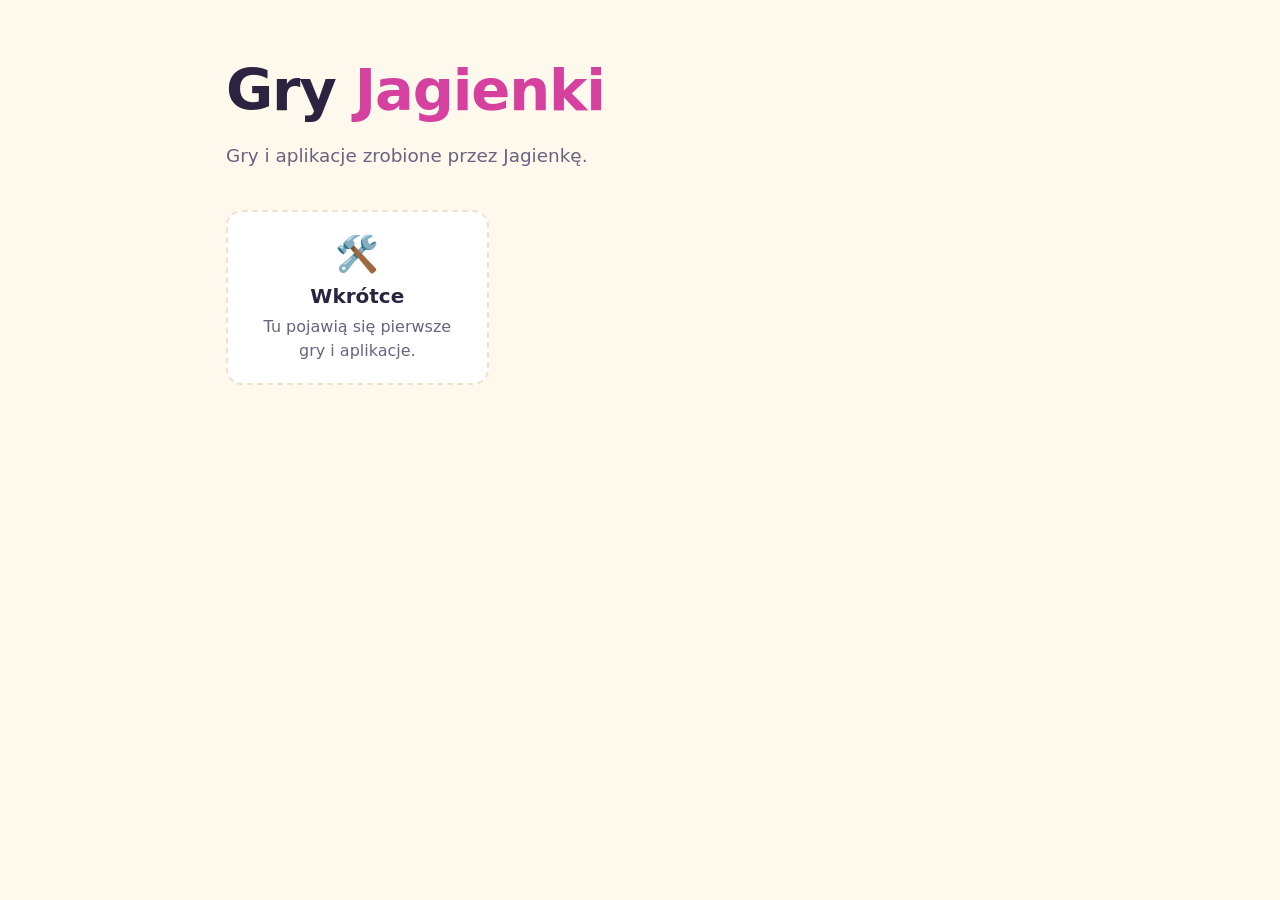
==== index.html @ d61f3134 "Strona startowa dla gier i aplikacji Jagienki Co-Authored-By: Claude Opus 5.5 (1M context) <noreply@" ====
<!doctype html>
<html lang="pl">
<head>
  <meta charset="utf-8">
  <meta name="viewport" content="width=device-width, initial-scale=1">
  <title>Gry Jagienki</title>
  <meta name="description" content="Gry i aplikacje zrobione przez Jagienkę.">
  <style>
    :root {
      --bg: #fff8ec;
      --card: #ffffff;
      --text: #2b2340;
      --muted: #6b6280;
      --accent: #d6409f;
      --accent-2: #8b5cf6;
      --border: #f0e2c8;
    }
    @media (prefers-color-scheme: dark) {
      :root {
        --bg: #17142a;
        --card: #221d3b;
        --text: #f3eefc;
        --muted: #a9a0c2;
        --accent: #f06bbd;
        --accent-2: #a78bfa;
        --border: #352d57;
      }
    }
    * { box-sizing: border-box; }
    body {
      margin: 0;
      font-family: system-ui, -apple-system, "Segoe UI", Roboto, sans-serif;
      background: var(--bg);
      color: var(--text);
      line-height: 1.5;
    }
    main { max-width: 860px; margin: 0 auto; padding: 48px 16px 64px; }
    h1 { font-size: clamp(2.2rem, 7vw, 3.6rem); margin: 0 0 8px; letter-spacing: -0.02em; }
    h1 span { color: var(--accent); }
    .lead { color: var(--muted); font-size: 1.15rem; margin: 0 0 40px; }
    .grid { display: grid; gap: 20px; grid-template-columns: repeat(auto-fill, minmax(260px, 1fr)); }
    .card {
      display: block;
      background: var(--card);
      border: 2px solid var(--border);
      border-radius: 16px;
      overflow: hidden;
      color: inherit;
      text-decoration: none;
      transition: transform .15s, border-color .15s;
    }
    a.card:hover { transform: translateY(-3px); border-color: var(--accent-2); }
    .card img { display: block; width: 100%; height: auto; aspect-ratio: 16 / 10; object-fit: cover; }
    .card .body { padding: 16px 20px 20px; }
    .card h2 { margin: 0 0 4px; font-size: 1.25rem; }
    .card p { margin: 0; color: var(--muted); }
    .card .play {
      display: inline-block;
      margin-top: 14px;
      padding: 8px 18px;
      border-radius: 999px;
      background: var(--accent);
      color: #fff;
      font-weight: 700;
    }
    .card .emoji { font-size: 2.2rem; }
    .empty { border-style: dashed; text-align: center; }
  </style>
</head>
<body>
  <main>
    <h1>Gry <span>Jagienki</span></h1>
    <p class="lead">Gry i aplikacje zrobione przez Jagienkę.</p>

    <!-- Każda gra lub aplikacja to osobny folder z plikiem gry i zrzutem ekranu (screenshot.jpg).
         Nowa gra = skopiuj kartę poniżej i podmień link, obrazek, tytuł i opis. -->
    <section class="grid">
      <div class="card empty">
        <div class="body">
          <div class="emoji">🛠️</div>
          <h2>Wkrótce</h2>
          <p>Tu pojawią się pierwsze gry i aplikacje.</p>
        </div>
      </div>
    </section>

  </main>
</body>
</html>
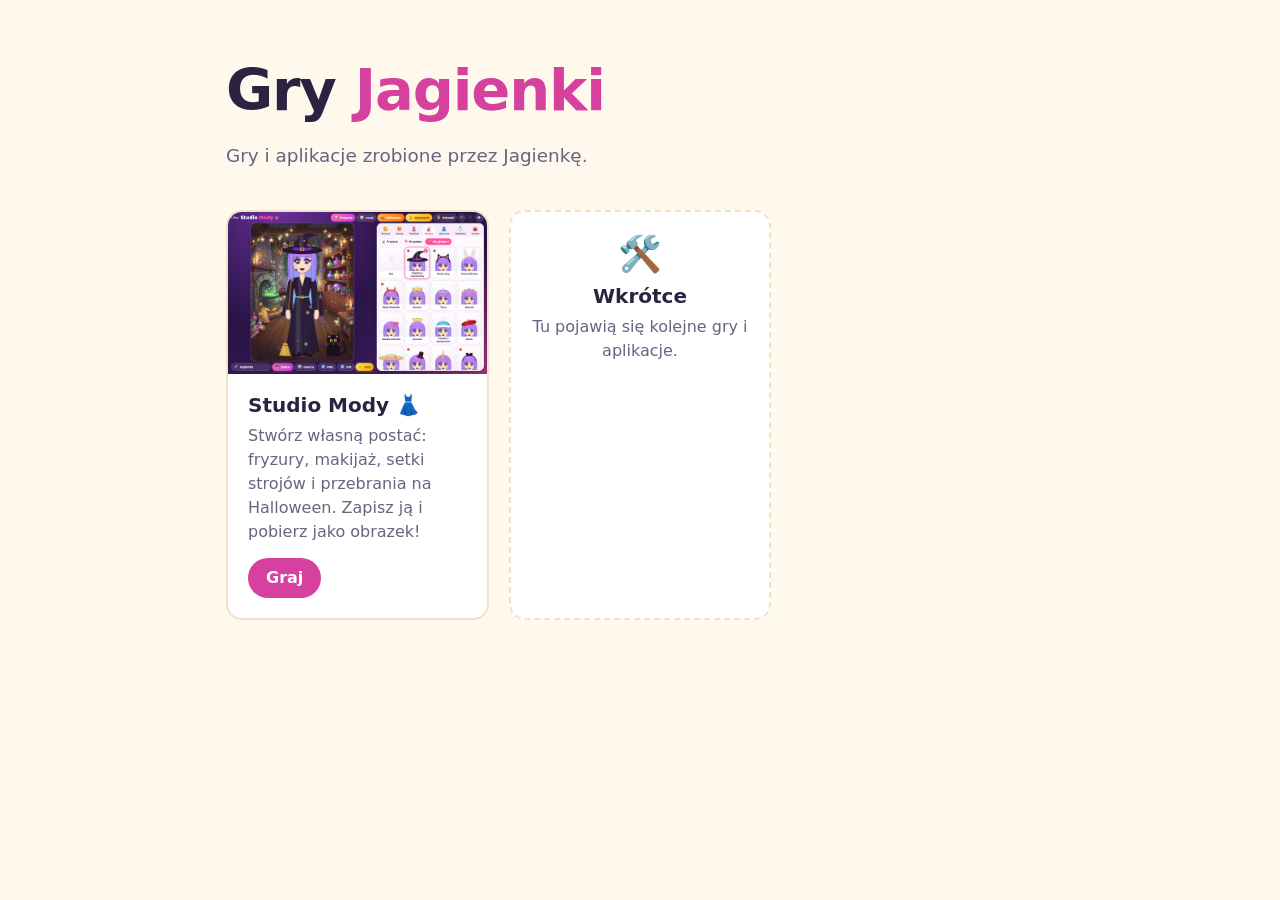
==== commit d05ad259: "Studio Mody (gra1-moda): kreator postaci 2D z przebieraniem Postać rysowana warstwami SVG, ponad 260" ====
--- a/index.html
+++ b/index.html
@@ -75,11 +75,19 @@
     <!-- Każda gra lub aplikacja to osobny folder z plikiem gry i zrzutem ekranu (screenshot.jpg).
          Nowa gra = skopiuj kartę poniżej i podmień link, obrazek, tytuł i opis. -->
     <section class="grid">
+      <a class="card" href="gra1-moda/">
+        <img src="gra1-moda/screenshot.jpg" alt="Studio Mody – czarownica z kotem w pracowni z eliksirami" width="1280" height="800">
+        <div class="body">
+          <h2>Studio Mody 👗</h2>
+          <p>Stwórz własną postać: fryzury, makijaż, setki strojów i przebrania na Halloween. Zapisz ją i pobierz jako obrazek!</p>
+          <span class="play">Graj</span>
+        </div>
+      </a>
       <div class="card empty">
         <div class="body">
           <div class="emoji">🛠️</div>
           <h2>Wkrótce</h2>
-          <p>Tu pojawią się pierwsze gry i aplikacje.</p>
+          <p>Tu pojawią się kolejne gry i aplikacje.</p>
         </div>
       </div>
     </section>
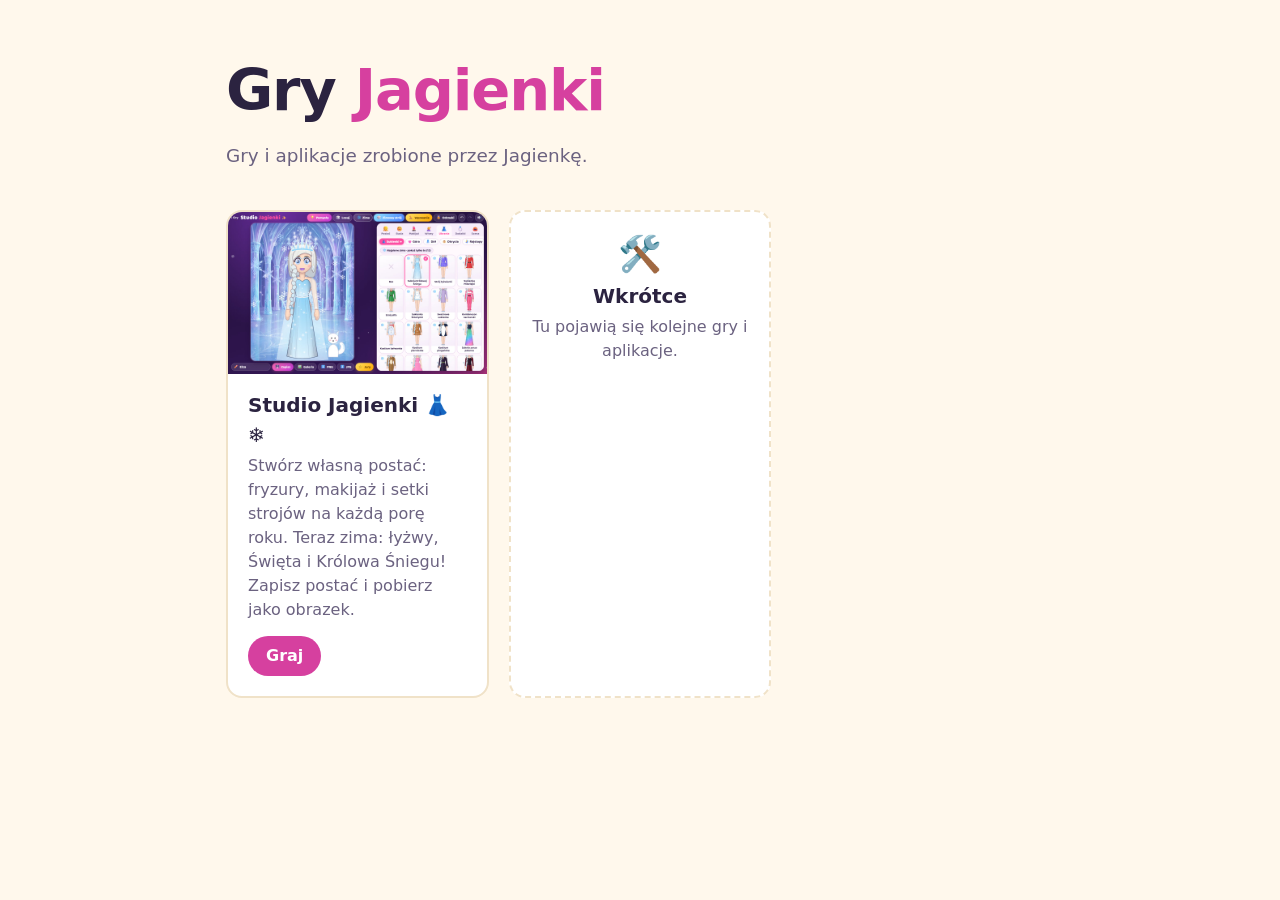
==== commit e4321308: "Studio Jagienki: pory roku, zimowa kolekcja i ładniejsza postać Nowa nazwa gry (Studio Mody → Studio" ====
--- a/index.html
+++ b/index.html
@@ -76,10 +76,10 @@
          Nowa gra = skopiuj kartę poniżej i podmień link, obrazek, tytuł i opis. -->
     <section class="grid">
       <a class="card" href="gra1-moda/">
-        <img src="gra1-moda/screenshot.jpg" alt="Studio Mody – czarownica z kotem w pracowni z eliksirami" width="1280" height="800">
+        <img src="gra1-moda/screenshot.jpg" alt="Studio Jagienki – Królowa Śniegu w lodowym pałacu" width="1280" height="800">
         <div class="body">
-          <h2>Studio Mody 👗</h2>
-          <p>Stwórz własną postać: fryzury, makijaż, setki strojów i przebrania na Halloween. Zapisz ją i pobierz jako obrazek!</p>
+          <h2>Studio Jagienki 👗❄️</h2>
+          <p>Stwórz własną postać: fryzury, makijaż i setki strojów na każdą porę roku. Teraz zima: łyżwy, Święta i Królowa Śniegu! Zapisz postać i pobierz jako obrazek.</p>
           <span class="play">Graj</span>
         </div>
       </a>
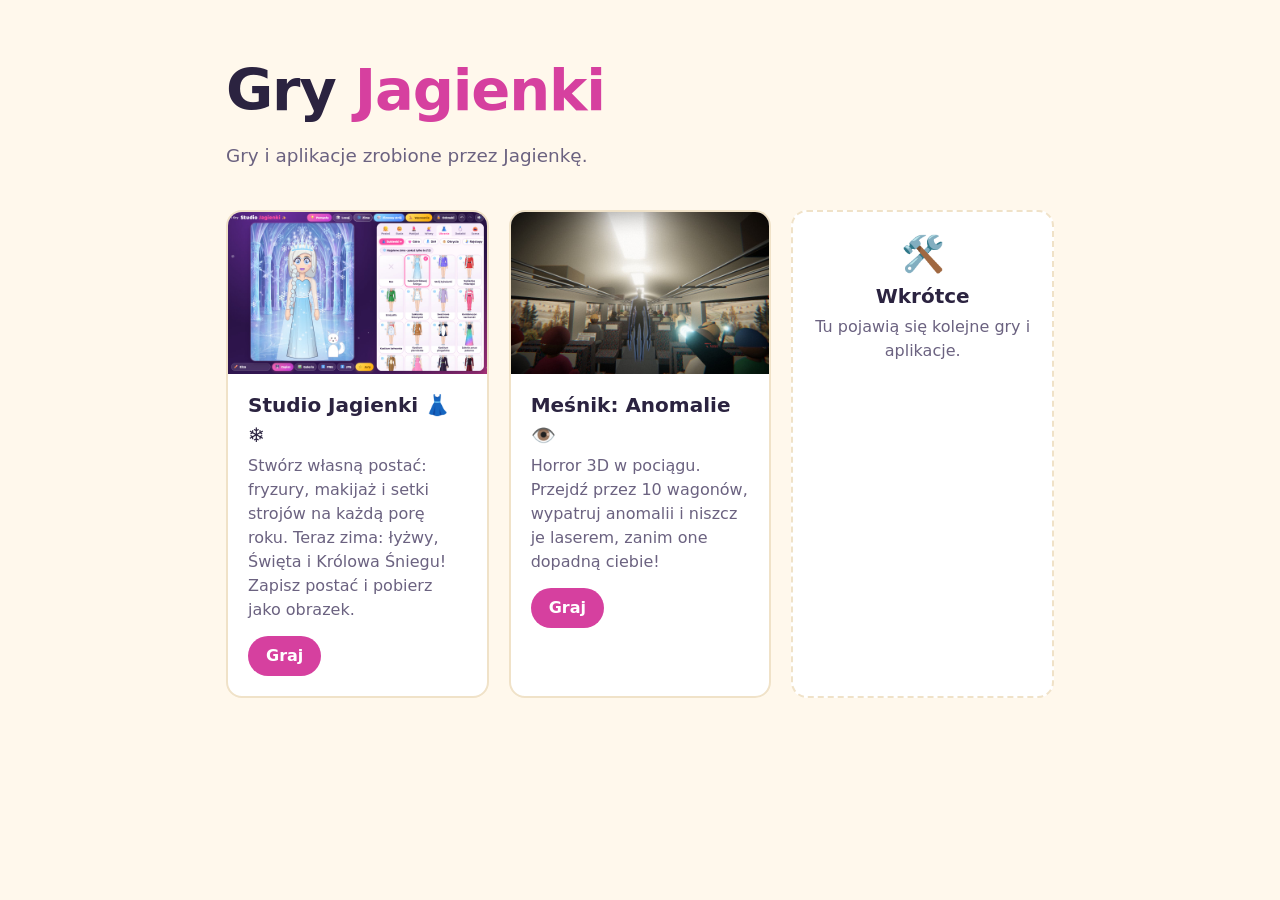
==== commit 8785b122: "Meśnik: Anomalie (gra2-mesnik-anomalie): horror 3D w pociągu Gracz przechodzi przez 10 różnych wagon" ====
--- a/index.html
+++ b/index.html
@@ -83,6 +83,14 @@
           <span class="play">Graj</span>
         </div>
       </a>
+      <a class="card" href="gra2-mesnik-anomalie/">
+        <img src="gra2-mesnik-anomalie/screenshot.jpg" alt="Meśnik: Anomalie – rozmyta postać-anomalia w przejściu wagonu pełnego pasażerów" width="1280" height="800" loading="lazy">
+        <div class="body">
+          <h2>Meśnik: Anomalie 👁️</h2>
+          <p>Horror 3D w pociągu. Przejdź przez 10 wagonów, wypatruj anomalii i niszcz je laserem, zanim one dopadną ciebie!</p>
+          <span class="play">Graj</span>
+        </div>
+      </a>
       <div class="card empty">
         <div class="body">
           <div class="emoji">🛠️</div>
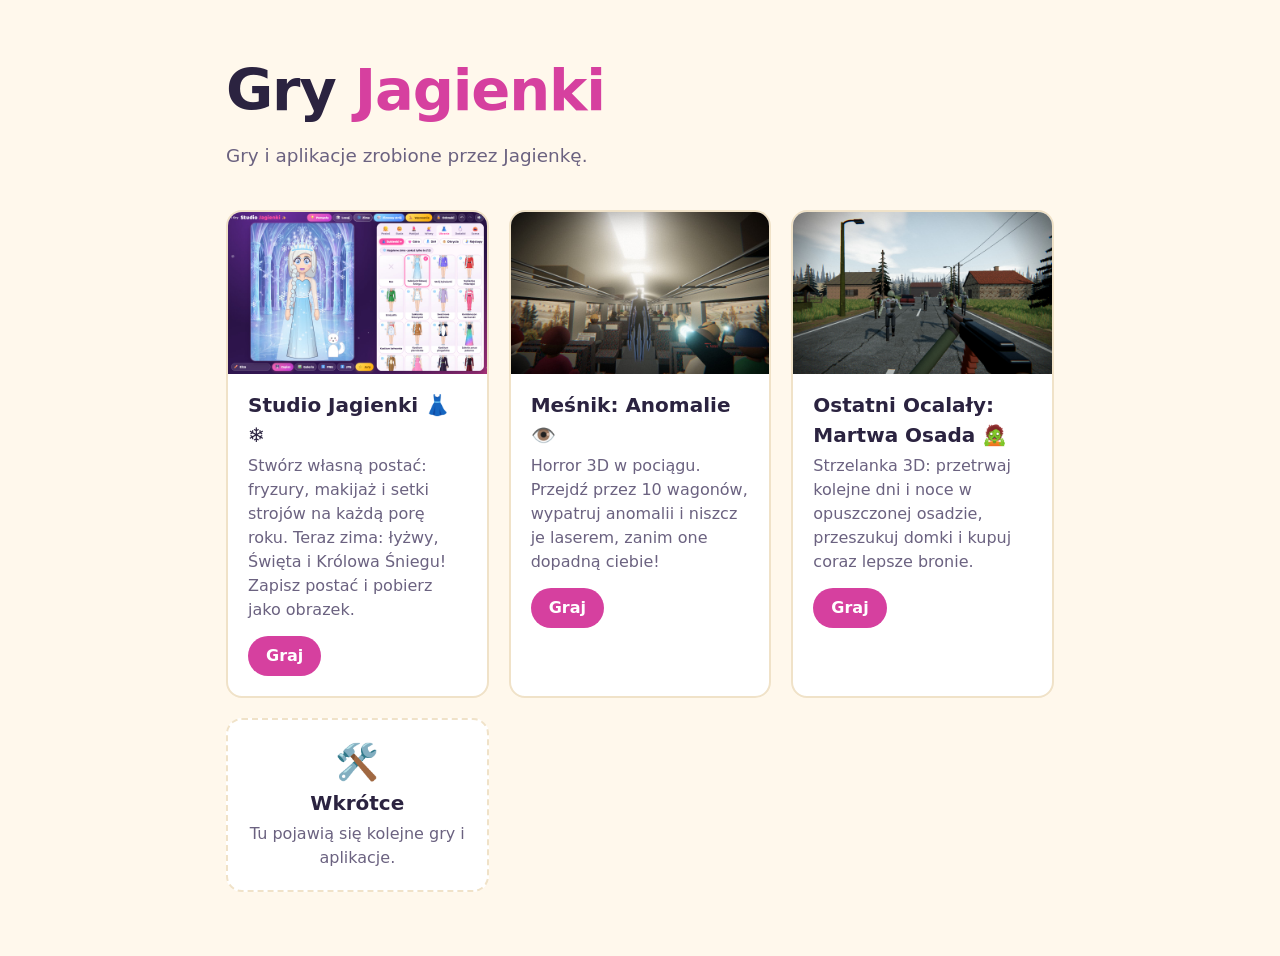
==== commit 4886e655: "Ostatni Ocalały: Martwa Osada (gra3-zombie): strzelanka 3D Gra podzielona na moduły ES (js/) i przen" ====
--- a/index.html
+++ b/index.html
@@ -91,6 +91,14 @@
           <span class="play">Graj</span>
         </div>
       </a>
+      <a class="card" href="gra3-zombie/">
+        <img src="gra3-zombie/screenshot.jpg" alt="Ostatni Ocalały – zombie idą drogą przez opuszczoną osadę" width="1280" height="800" loading="lazy">
+        <div class="body">
+          <h2>Ostatni Ocalały: Martwa Osada 🧟</h2>
+          <p>Strzelanka 3D: przetrwaj kolejne dni i noce w opuszczonej osadzie, przeszukuj domki i kupuj coraz lepsze bronie.</p>
+          <span class="play">Graj</span>
+        </div>
+      </a>
       <div class="card empty">
         <div class="body">
           <div class="emoji">🛠️</div>
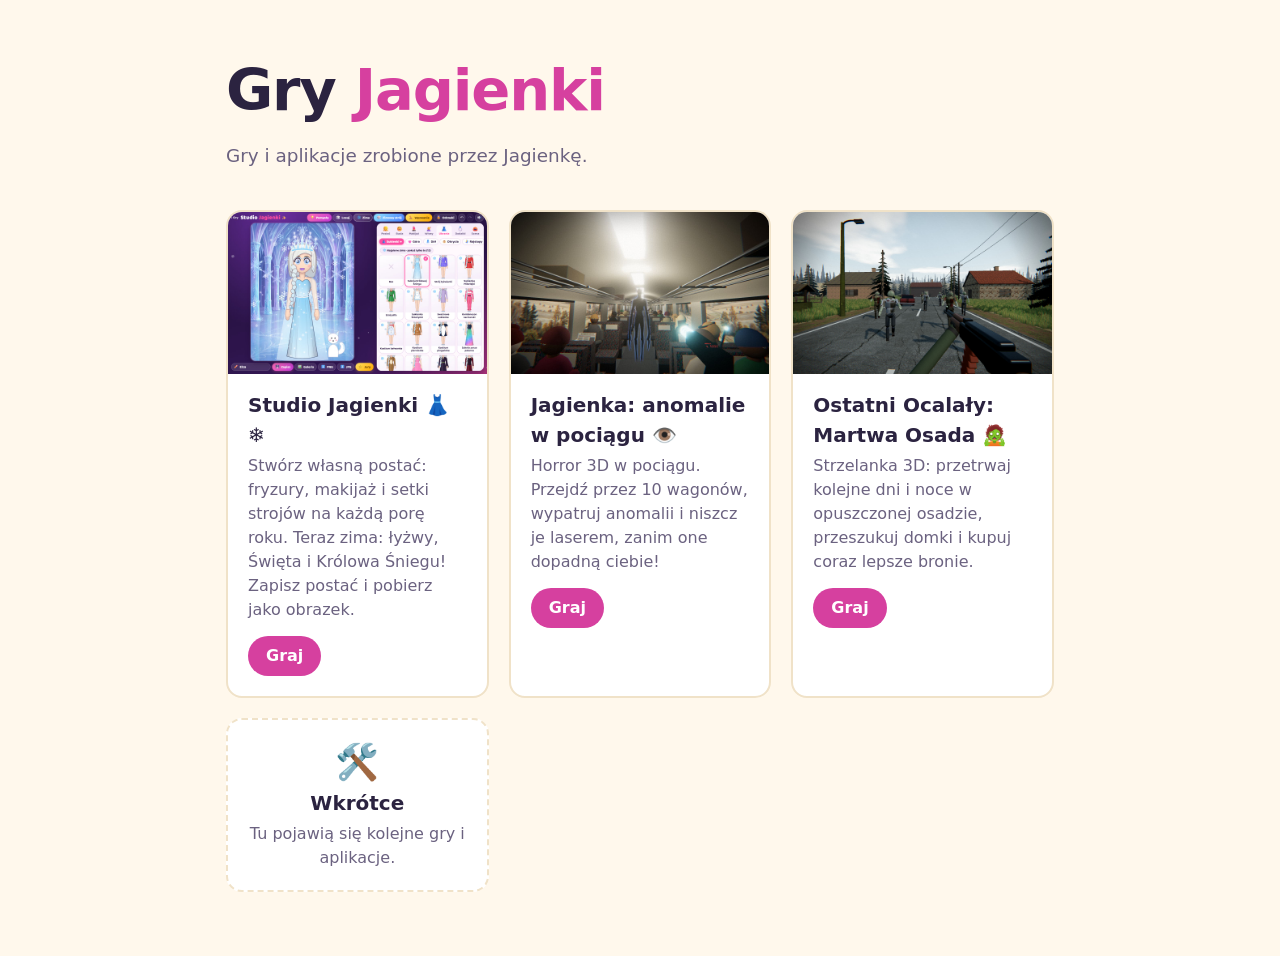
==== commit 0b75e1af: "Nowa nazwa gry 2 w treści i favicony dla strony i każdej gry Dokończenie poprzedniego commita (zawie" ====
--- a/index.html
+++ b/index.html
@@ -5,6 +5,9 @@
   <meta name="viewport" content="width=device-width, initial-scale=1">
   <title>Gry Jagienki</title>
   <meta name="description" content="Gry i aplikacje zrobione przez Jagienkę.">
+  <link rel="icon" href="favicon.svg" type="image/svg+xml">
+  <link rel="icon" href="favicon.ico" sizes="16x16 32x32 48x48">
+  <link rel="apple-touch-icon" href="apple-touch-icon.png">
   <style>
     :root {
       --bg: #fff8ec;
@@ -83,10 +86,10 @@
           <span class="play">Graj</span>
         </div>
       </a>
-      <a class="card" href="gra2-mesnik-anomalie/">
-        <img src="gra2-mesnik-anomalie/screenshot.jpg" alt="Meśnik: Anomalie – rozmyta postać-anomalia w przejściu wagonu pełnego pasażerów" width="1280" height="800" loading="lazy">
+      <a class="card" href="gra2-anomalie-w-pociagu/">
+        <img src="gra2-anomalie-w-pociagu/screenshot.jpg" alt="Jagienka: anomalie w pociągu – rozmyta postać-anomalia w przejściu wagonu pełnego pasażerów" width="1280" height="800" loading="lazy">
         <div class="body">
-          <h2>Meśnik: Anomalie 👁️</h2>
+          <h2>Jagienka: anomalie w pociągu 👁️</h2>
           <p>Horror 3D w pociągu. Przejdź przez 10 wagonów, wypatruj anomalii i niszcz je laserem, zanim one dopadną ciebie!</p>
           <span class="play">Graj</span>
         </div>
